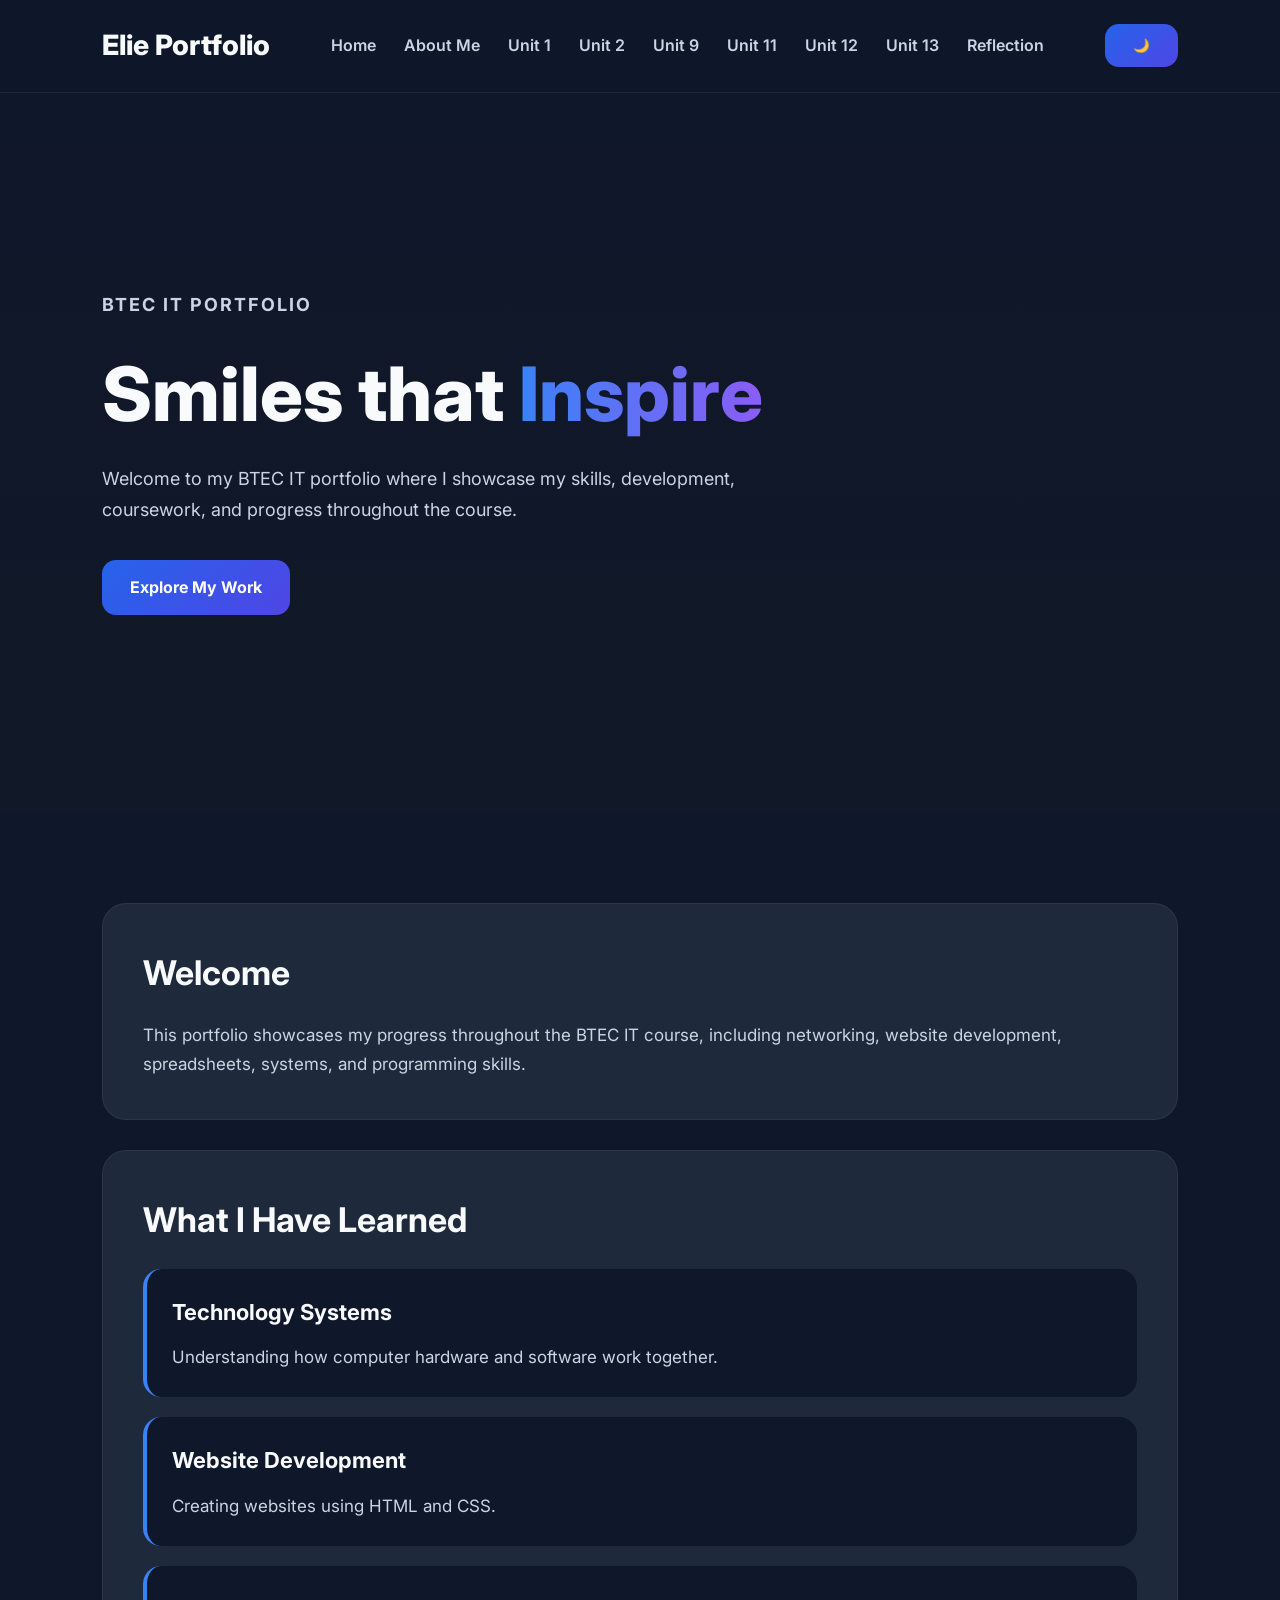
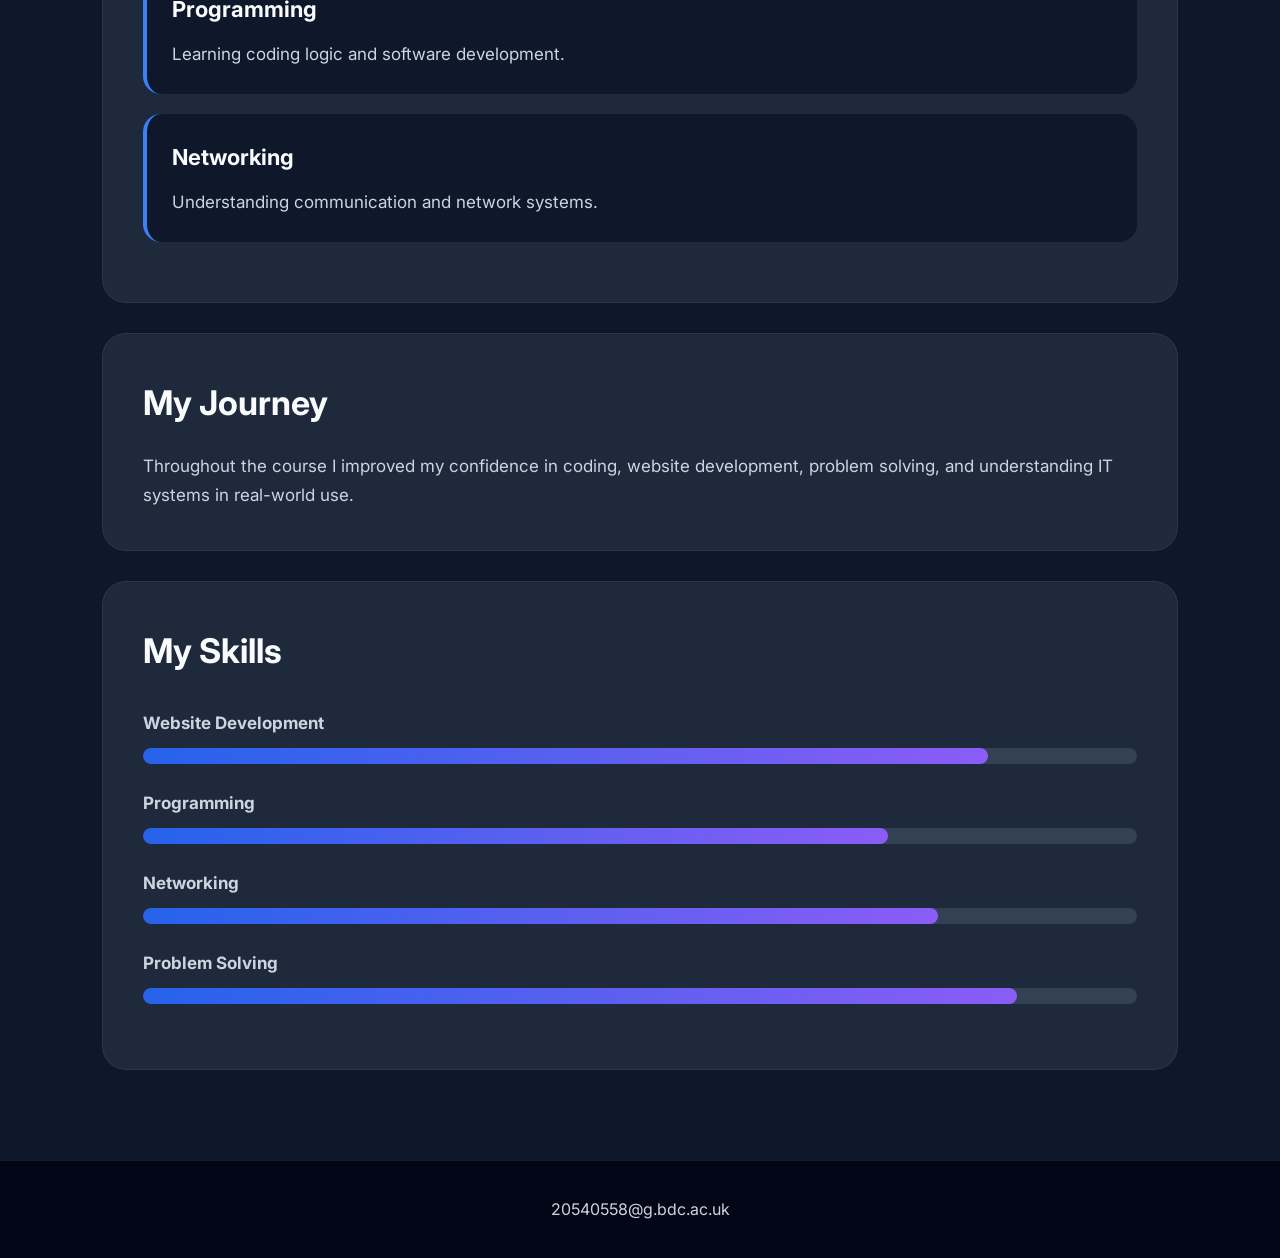
==== index.html @ f144af5b "Rename Dhomepage to index.html" ====
<!DOCTYPE html>
<html lang="en">

<head>
<meta charset="UTF-8">
<meta name="viewport" content="width=device-width, initial-scale=1.0">

<title>Elie Portfolio</title>

<link rel="preconnect" href="https://fonts.googleapis.com">
<link href="https://fonts.googleapis.com/css2?family=Inter:wght@400;500;600;700;800&display=swap" rel="stylesheet">

<link rel="stylesheet" href="style2.css">
</head>

<body>

<header>

<h1>Elie Portfolio</h1>

<nav>
  <a href="Dhomepage.html">Home</a>
  <a href="about_me.html">About Me</a>
  <a href="unit1.html">Unit 1</a>
  <a href="unit2.html">Unit 2</a>
  <a href="unit9.html">Unit 9</a>
  <a href="unit11.html">Unit 11</a>
  <a href="unit12.html">Unit 12</a>
  <a href="unit13.html">Unit 13</a>
  <a href="reflection.html">Reflection</a>
</nav>

<button onclick="toggleDarkMode()" class="btn">
🌙
</button>

</header>

<section class="hero">

<div class="hero-text">

<p class="small-title">
BTEC IT PORTFOLIO
</p>

<h2>
Smiles that <span>Inspire</span>
</h2>

<p>
Welcome to my BTEC IT portfolio where I showcase
my skills, development, coursework, and progress
throughout the course.
</p>

<a href="unit1.html" class="btn">
Explore My Work
</a>

</div>

</section>

<section class="content">

<div class="section">

<h3>Welcome</h3>

<p>
This portfolio showcases my progress throughout
the BTEC IT course, including networking,
website development, spreadsheets, systems,
and programming skills.
</p>

</div>

<div class="section">

<h3>What I Have Learned</h3>

<div class="distinction-list">

<div class="distinction-item">
<h4>Technology Systems</h4>
<p>
Understanding how computer hardware and software work together.
</p>
</div>

<div class="distinction-item">
<h4>Website Development</h4>
<p>
Creating websites using HTML and CSS.
</p>
</div>

<div class="distinction-item">
<h4>Programming</h4>
<p>
Learning coding logic and software development.
</p>
</div>

<div class="distinction-item">
<h4>Networking</h4>
<p>
Understanding communication and network systems.
</p>
</div>

</div>
</div>

<div class="section">

<h3>My Journey</h3>

<p>
Throughout the course I improved my confidence
in coding, website development, problem solving,
and understanding IT systems in real-world use.
</p>

</div>

<div class="section">

<h3>My Skills</h3>

<div class="skills">

<div class="skill">
<p>Website Development</p>
<div class="skill-bar">
<div class="skill-fill" style="width:85%;"></div>
</div>
</div>

<div class="skill">
<p>Programming</p>
<div class="skill-bar">
<div class="skill-fill" style="width:75%;"></div>
</div>
</div>

<div class="skill">
<p>Networking</p>
<div class="skill-bar">
<div class="skill-fill" style="width:80%;"></div>
</div>
</div>

<div class="skill">
<p>Problem Solving</p>
<div class="skill-bar">
<div class="skill-fill" style="width:88%;"></div>
</div>
</div>

</div>

</div>

</section>

<footer>
<p>20540558@g.bdc.ac.uk</p>
</footer>

<script>
function toggleDarkMode(){
document.body.classList.toggle("dark-mode");
}
</script>

</body>
</html>
---- style2.css ----
/* =========================
   GLOBAL
========================= */

*{
  margin:0;
  padding:0;
  box-sizing:border-box;
}

body{
  font-family:'Inter',sans-serif;
  background:#0f172a;
  color:#f8fafc;
  line-height:1.7;
}

/* =========================
   NAVBAR
========================= */

header{
  width:100%;
  padding:22px 8%;

  display:flex;
  justify-content:space-between;
  align-items:center;

  background:rgba(15,23,42,0.95);

  position:sticky;
  top:0;
  z-index:999;

  border-bottom:1px solid rgba(255,255,255,0.08);

  backdrop-filter:blur(12px);
}

header h1{
  font-size:28px;
  font-weight:800;
}

/* =========================
   NAVIGATION
========================= */

nav{
  display:flex;
  gap:28px;
}

nav a{
  text-decoration:none;
  color:#cbd5e1;
  font-weight:600;
  position:relative;
  transition:.3s;
}

nav a:hover{
  color:#60a5fa;
}

nav a::after{
  content:"";
  position:absolute;
  left:0;
  bottom:-6px;

  width:0%;
  height:2px;

  background:#3b82f6;
  transition:.3s;
}

nav a:hover::after{
  width:100%;
}

/* =========================
   BUTTONS
========================= */

.btn{
  display:inline-block;

  background:linear-gradient(
    135deg,
    #2563eb,
    #4f46e5
  );

  color:white;
  padding:14px 28px;

  border:none;
  border-radius:14px;

  text-decoration:none;
  font-weight:700;

  cursor:pointer;
  transition:.3s;
}

.btn:hover{
  transform:translateY(-4px);
  box-shadow:0 10px 25px rgba(37,99,235,0.4);
}

/* =========================
   HERO
========================= */

.hero{
  min-height:80vh;

  display:flex;
  align-items:center;
  justify-content:center;

  gap:70px;

  padding:100px 8%;

  background:
  linear-gradient(
    180deg,
    #0f172a,
    #111827
  );
}

.hero-text{
  flex:1;
}

.small-title{
  color:#60a5fa;
  font-size:14px;
  font-weight:700;
  letter-spacing:2px;

  margin-bottom:20px;
}

.hero-text h2{
  font-size:75px;
  line-height:1.05;
  margin-bottom:30px;
  font-weight:800;
}

.hero-text h2 span{
  background:linear-gradient(
    90deg,
    #3b82f6,
    #8b5cf6
  );

  -webkit-background-clip:text;
  -webkit-text-fill-color:transparent;
}

.hero-text p{
  color:#cbd5e1;
  font-size:18px;
  margin-bottom:35px;
  max-width:700px;
}

.hero-image{
  flex:1;
}

.hero-image img{
  width:100%;
  border-radius:25px;

  box-shadow:
  0 20px 50px rgba(0,0,0,0.45);
}

/* =========================
   CONTENT
========================= */

.content{
  padding:90px 8%;

  display:grid;
  gap:30px;
}

.section{
  background:#1e293b;

  padding:40px;

  border-radius:24px;

  border:1px solid rgba(255,255,255,0.06);

  transition:.3s;
}

.section:hover{
  transform:translateY(-6px);
  box-shadow:
  0 10px 40px rgba(0,0,0,0.3);
}

.section h3{
  font-size:34px;
  margin-bottom:20px;
}

.section p{
  color:#cbd5e1;
  font-size:17px;
}

/* =========================
   DISTINCTION LIST
========================= */

.distinction-list{
  margin-top:20px;
}

.distinction-item{
  background:#0f172a;

  border-left:4px solid #3b82f6;

  padding:25px;
  margin-bottom:20px;

  border-radius:18px;
}

.distinction-item h4{
  font-size:22px;
  margin-bottom:12px;
}

.distinction-item p{
  color:#cbd5e1;
}

/* =========================
   SKILLS
========================= */

.skills{
  margin-top:30px;
}

.skill{
  margin-bottom:25px;
}

.skill p{
  margin-bottom:10px;
  font-weight:700;
}

.skill-bar{
  width:100%;
  height:16px;

  background:#334155;

  border-radius:999px;
  overflow:hidden;
}

.skill-fill{
  height:100%;

  border-radius:999px;

  background:linear-gradient(
    90deg,
    #2563eb,
    #8b5cf6
  );
}

/* =========================
   FOOTER
========================= */

footer{
  background:#020617;

  text-align:center;

  padding:35px;

  color:#cbd5e1;

  border-top:
  1px solid rgba(255,255,255,0.08);
}

/* =========================
   DARK MODE
========================= */

body.dark-mode{
  background:#f5f5f5;
  color:#111827;
}

body.dark-mode header{
  background:white;
}

body.dark-mode nav a{
  color:#111827;
}

body.dark-mode .hero{
  background:#f8fafc;
}

body.dark-mode .section{
  background:white;
}

body.dark-mode .section p,
body.dark-mode .distinction-item p,
body.dark-mode .hero-text p{
  color:#374151;
}

body.dark-mode .distinction-item{
  background:#f1f5f9;
}

body.dark-mode footer{
  background:#e2e8f0;
  color:#111827;
}

/* =========================
   MOBILE
========================= */

@media(max-width:900px){

  header{
    flex-direction:column;
    gap:20px;
  }

  nav{
    flex-wrap:wrap;
    justify-content:center;
  }

  .hero{
    flex-direction:column;
    text-align:center;
  }

  .hero-text h2{
    font-size:50px;
  }
}
.about-image{
  margin-top:20px;
}

.about-image img{
  width:180px;   /* small image */
  height:auto;
  border-radius:12px;
  box-shadow:0 4px 15px rgba(0,0,0,0.15);
}
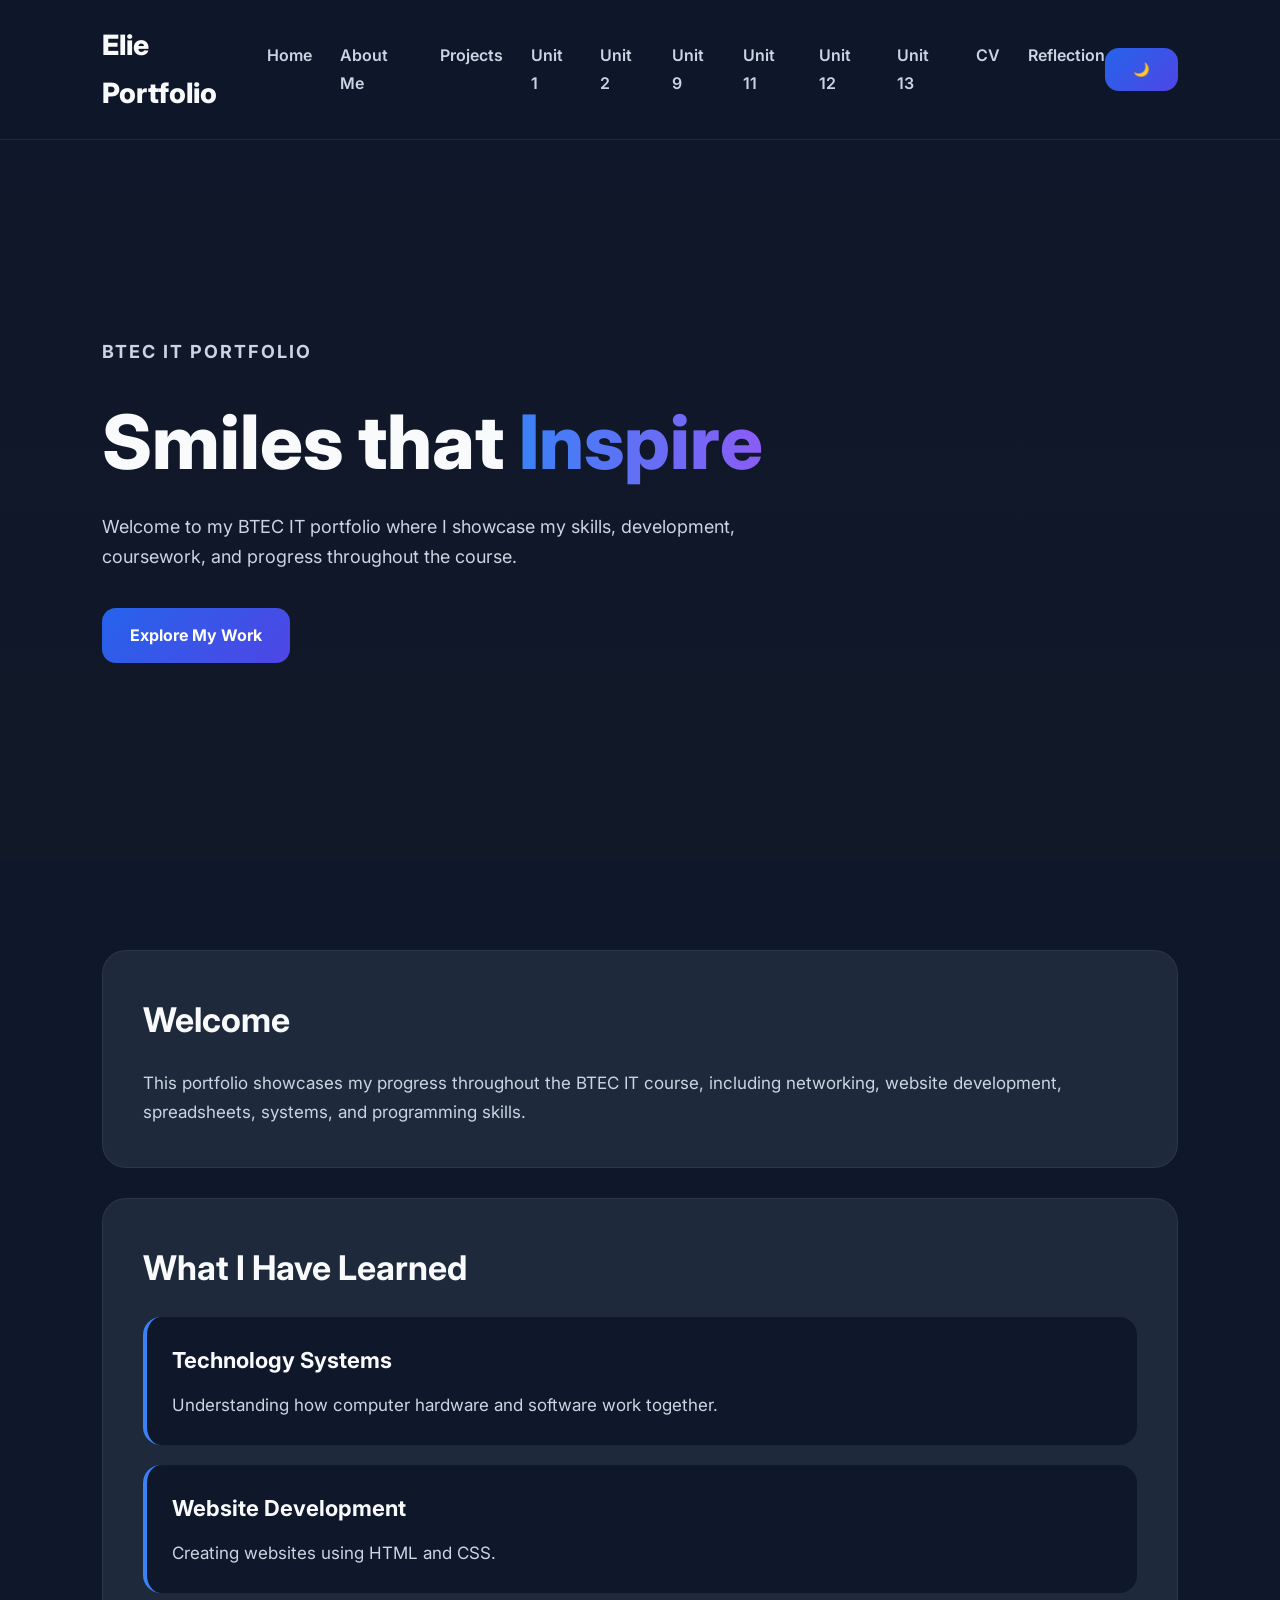
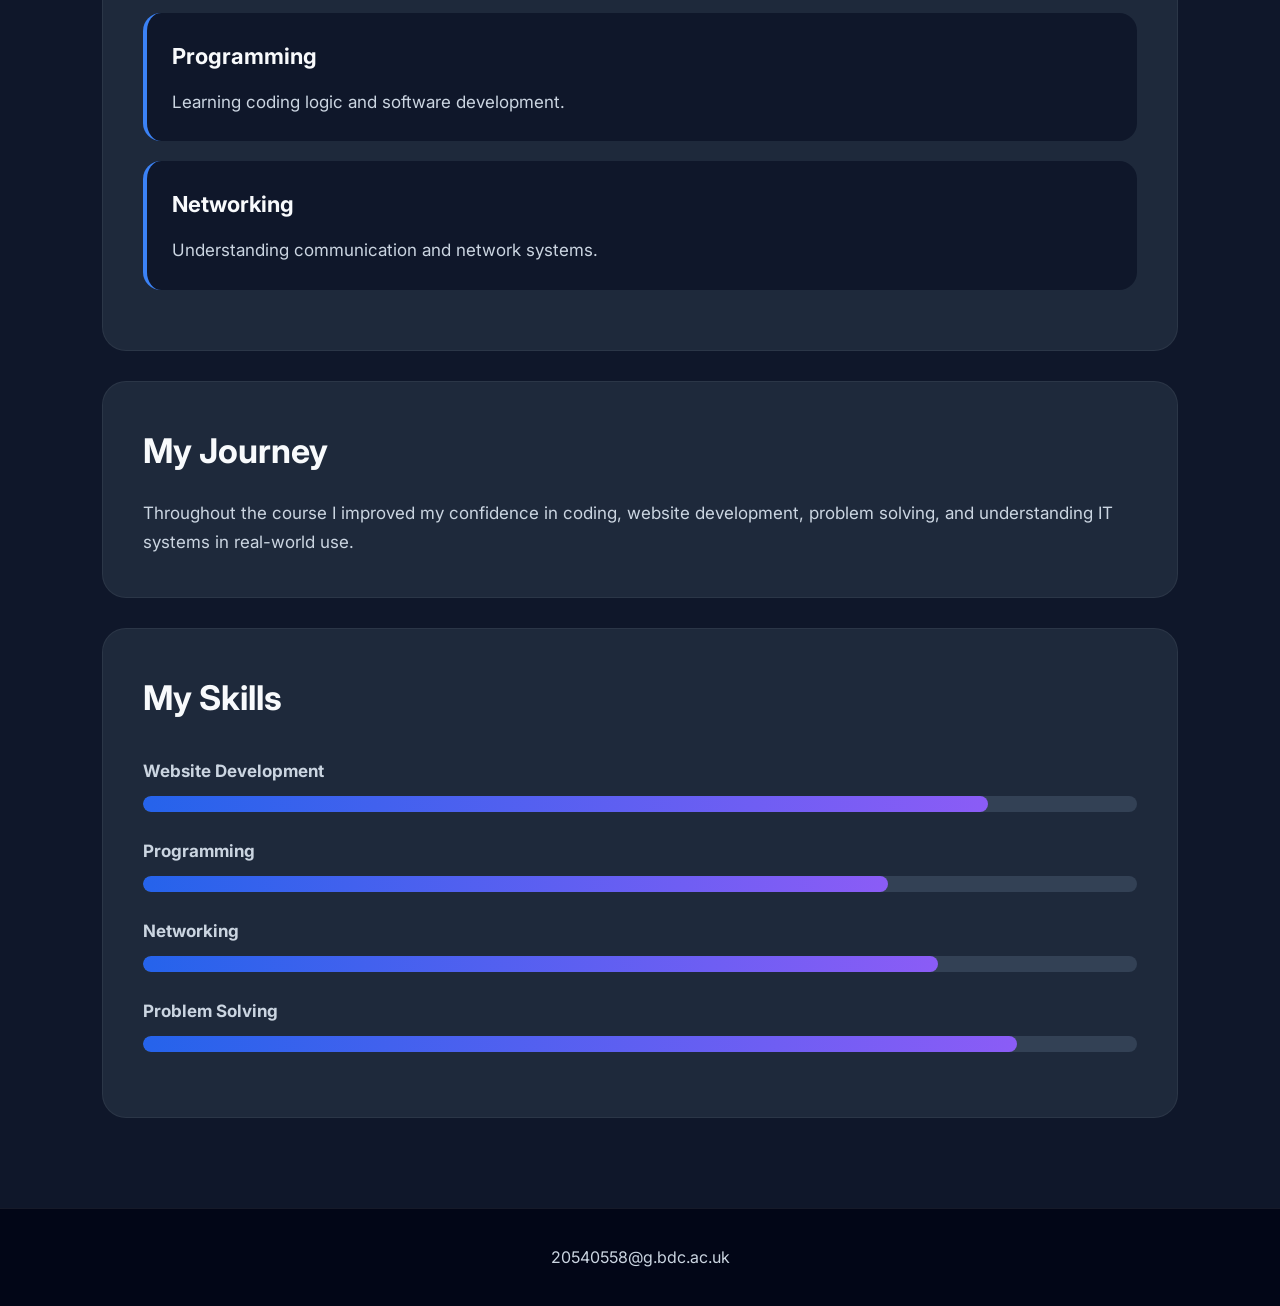
==== commit 75e854a7: "Update index.html" ====
--- a/index.html
+++ b/index.html
@@ -20,17 +20,22 @@
 <h1>Elie Portfolio</h1>
 
 <nav>
-  <a href="Dhomepage.html">Home</a>
+  <a href="index.html">Home</a>
   <a href="about_me.html">About Me</a>
+
+  <a href="projects.html">Projects</a>
+
   <a href="unit1.html">Unit 1</a>
   <a href="unit2.html">Unit 2</a>
   <a href="unit9.html">Unit 9</a>
   <a href="unit11.html">Unit 11</a>
   <a href="unit12.html">Unit 12</a>
   <a href="unit13.html">Unit 13</a>
+
+  <a href="cv.html">CV</a>
+
   <a href="reflection.html">Reflection</a>
 </nav>
-
 <button onclick="toggleDarkMode()" class="btn">
 🌙
 </button>
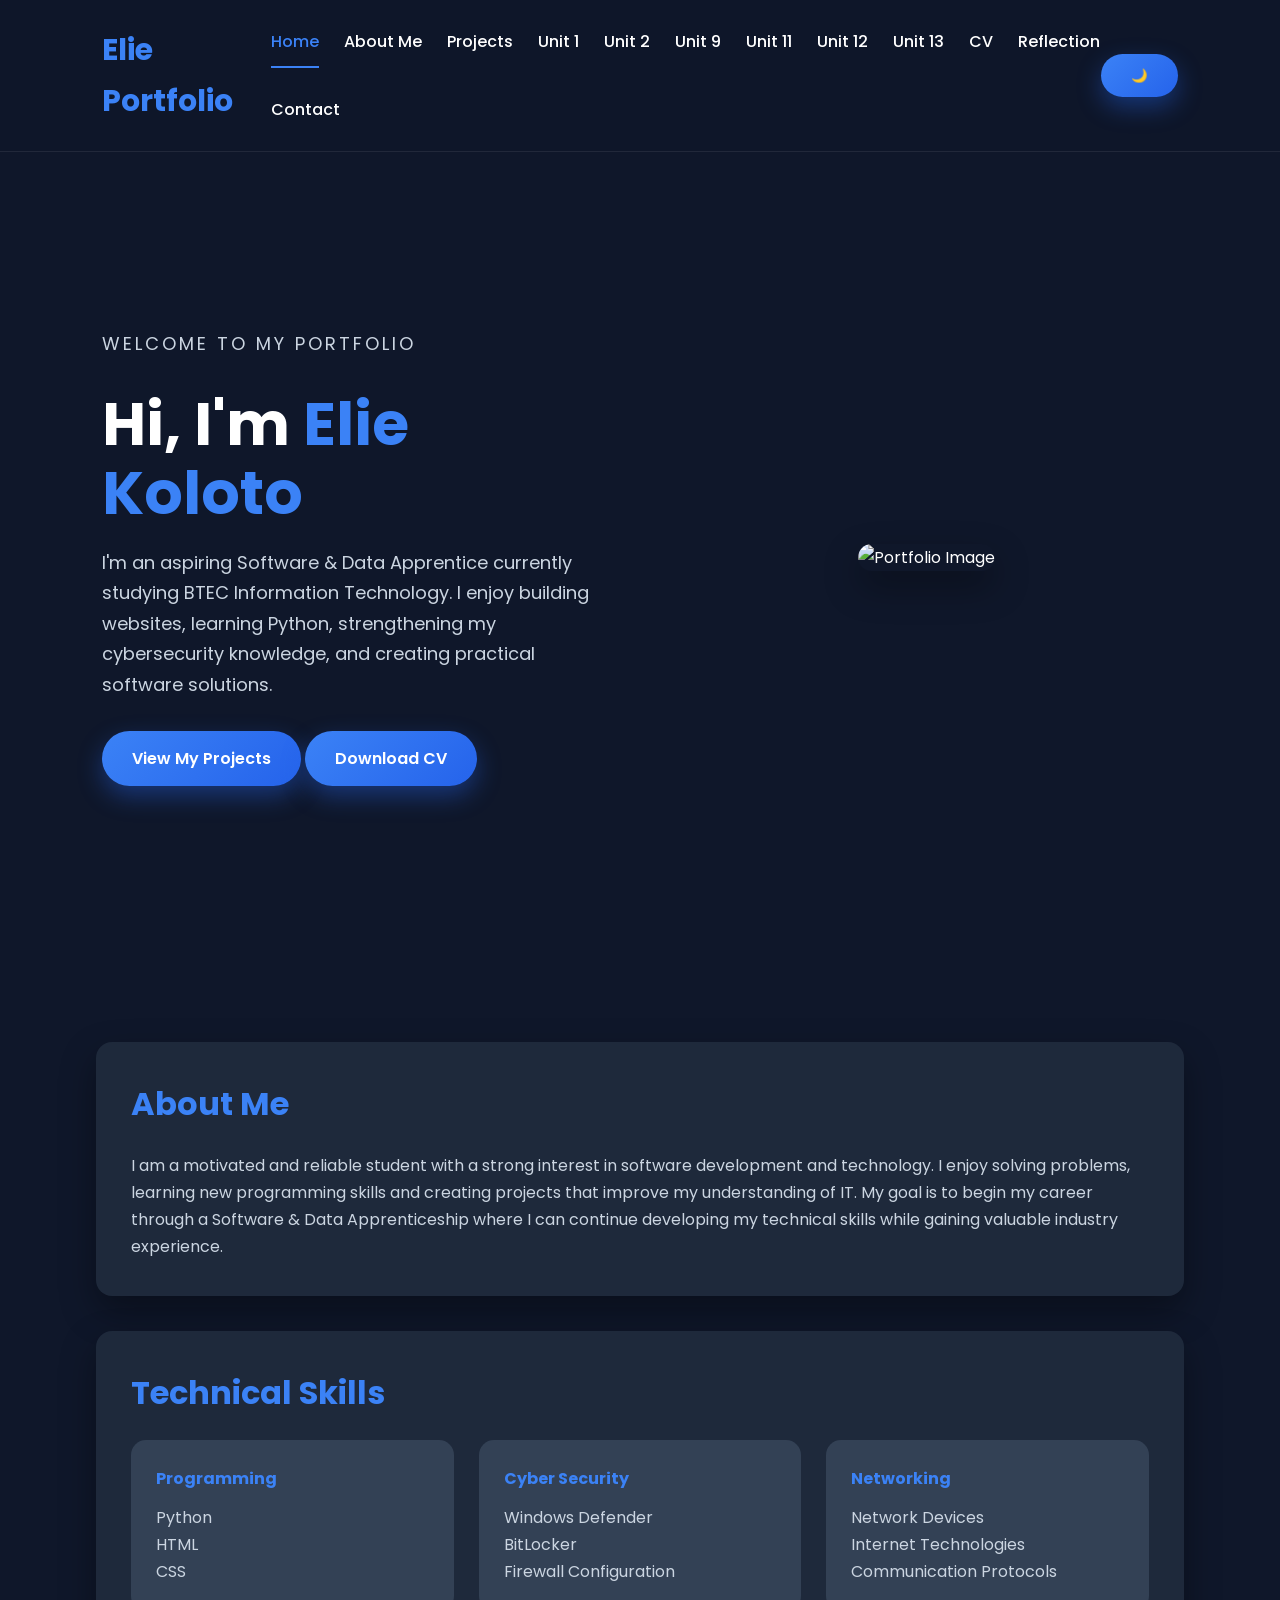
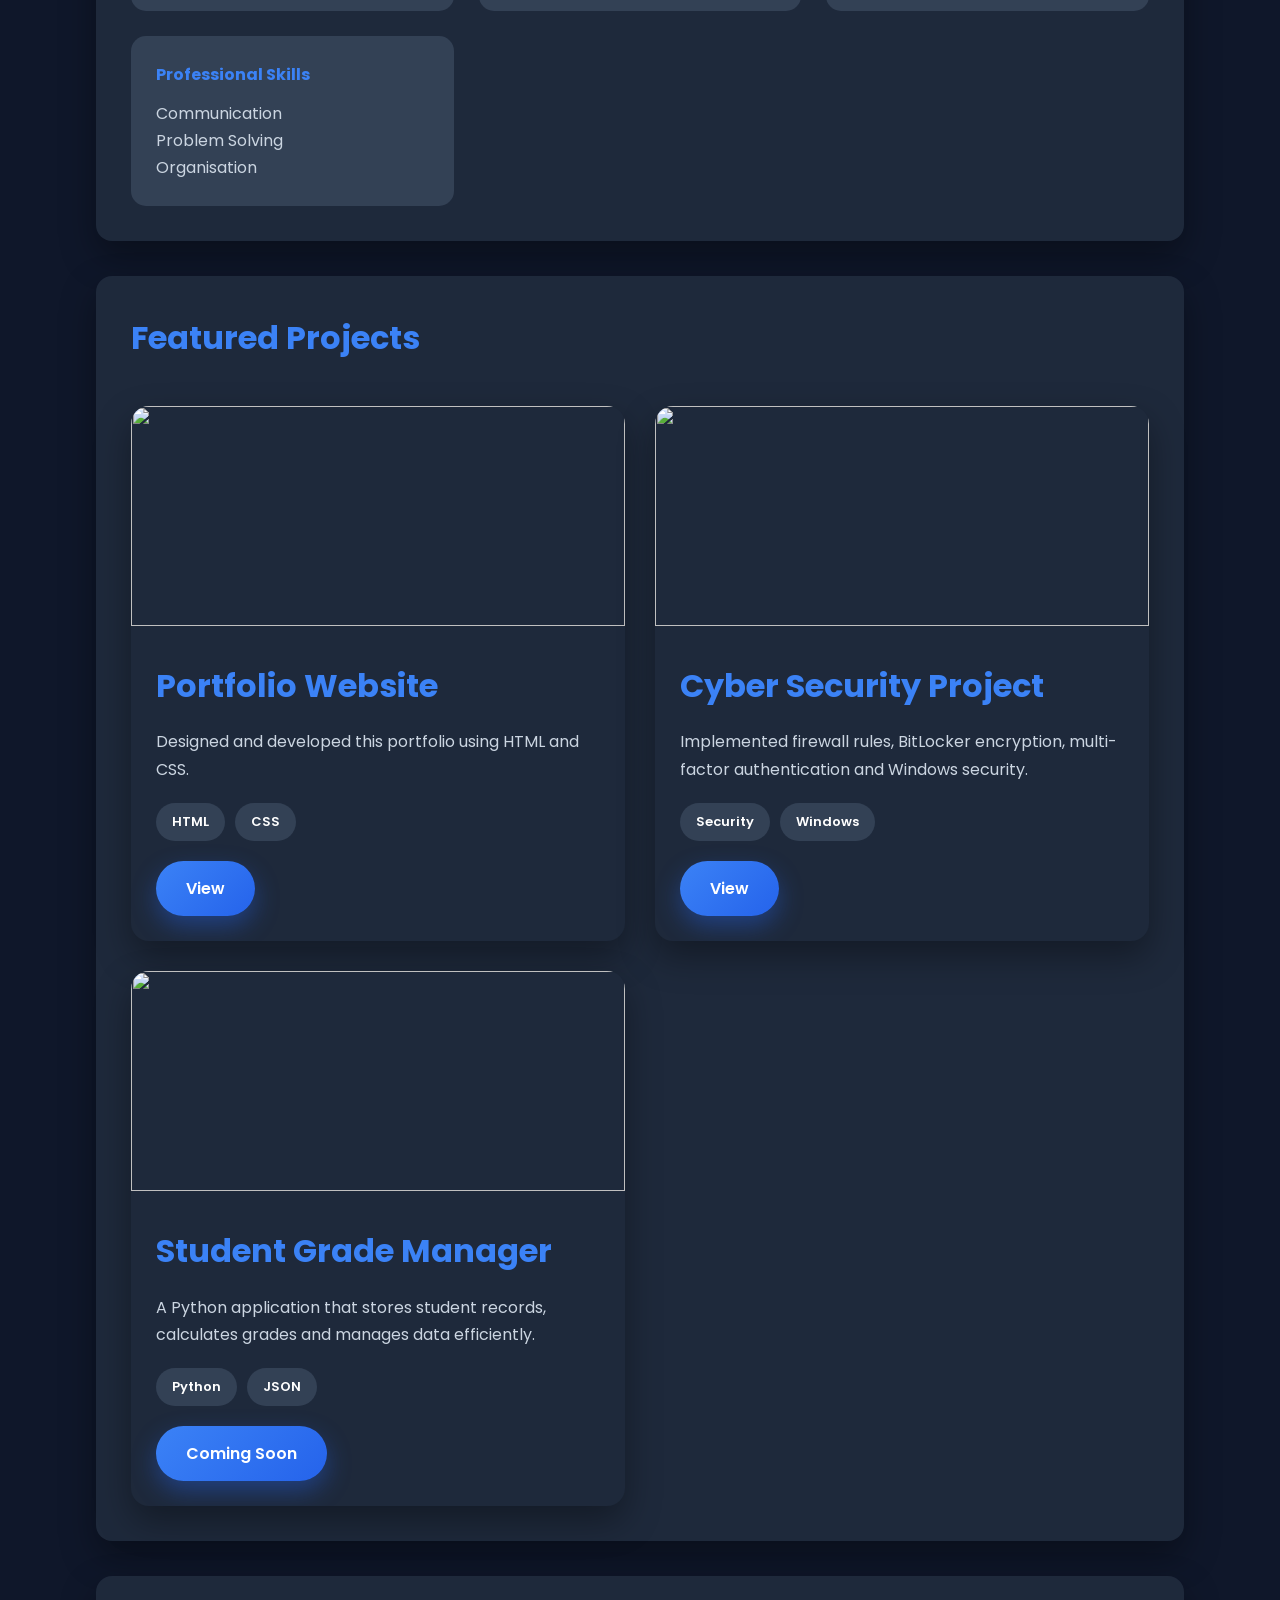
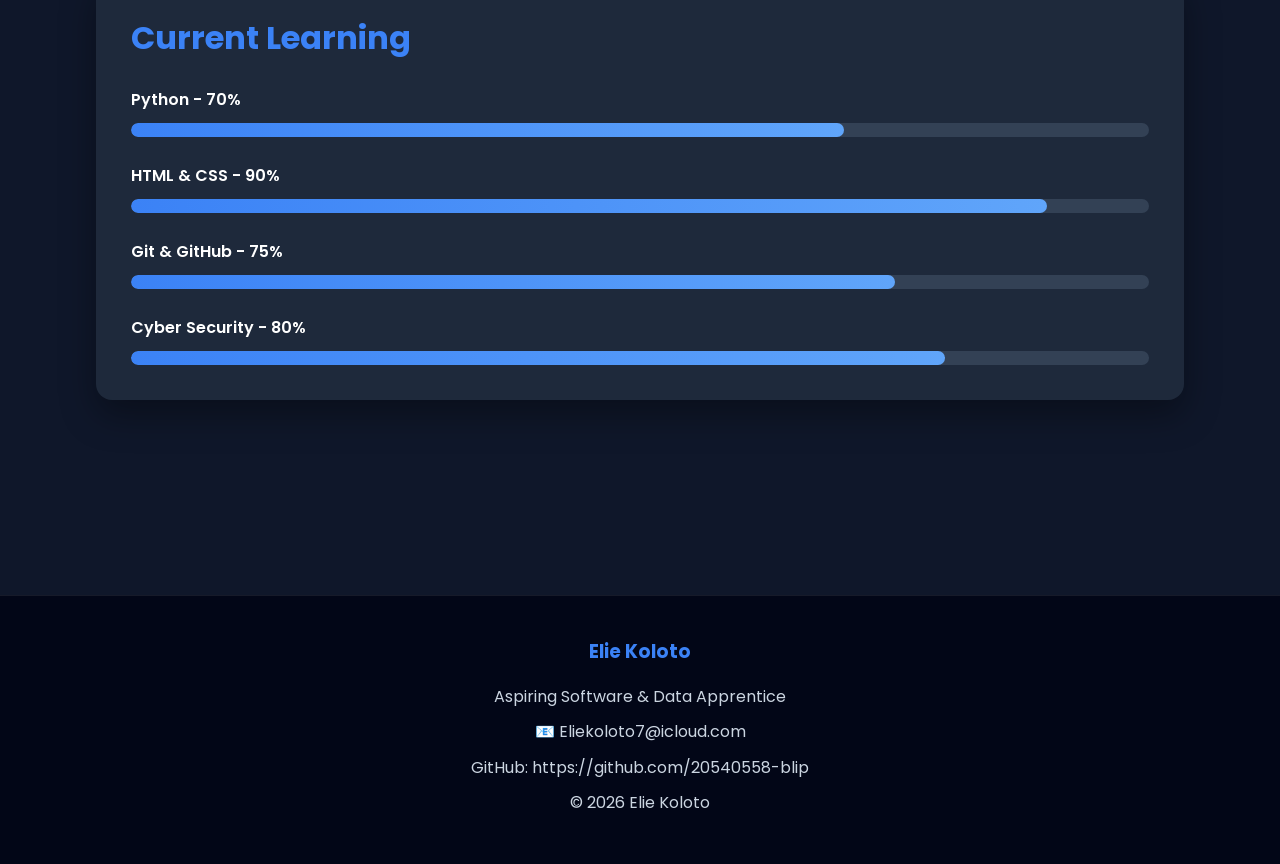
==== commit 3fbdfc2d: "Update index.html" ====
--- a/index.html
+++ b/index.html
@@ -2,15 +2,14 @@
 <html lang="en">
 
 <head>
+
 <meta charset="UTF-8">
 <meta name="viewport" content="width=device-width, initial-scale=1.0">
 
-<title>Elie Portfolio</title>
-
-<link rel="preconnect" href="https://fonts.googleapis.com">
-<link href="https://fonts.googleapis.com/css2?family=Inter:wght@400;500;600;700;800&display=swap" rel="stylesheet">
-
-<link rel="stylesheet" href="style2.css">
+<title>Elie Koloto | Software Portfolio</title>
+
+<link rel="stylesheet" href="style.css">
+
 </head>
 
 <body>
@@ -20,150 +19,378 @@
 <h1>Elie Portfolio</h1>
 
 <nav>
-  <a href="index.html">Home</a>
-  <a href="about_me.html">About Me</a>
-
-  <a href="projects.html">Projects</a>
-
-  <a href="unit1.html">Unit 1</a>
-  <a href="unit2.html">Unit 2</a>
-  <a href="unit9.html">Unit 9</a>
-  <a href="unit11.html">Unit 11</a>
-  <a href="unit12.html">Unit 12</a>
-  <a href="unit13.html">Unit 13</a>
-
-  <a href="cv.html">CV</a>
-
-  <a href="reflection.html">Reflection</a>
+
+<a href="index.html" class="active">Home</a>
+<a href="about_me.html">About Me</a>
+<a href="projects.html">Projects</a>
+
+<a href="unit1.html">Unit 1</a>
+<a href="unit2.html">Unit 2</a>
+<a href="unit9.html">Unit 9</a>
+<a href="unit11.html">Unit 11</a>
+<a href="unit12.html">Unit 12</a>
+<a href="unit13.html">Unit 13</a>
+
+<a href="cv.html">CV</a>
+
+<a href="reflection.html">Reflection</a>
+
+<a href="contact.html">Contact</a>
+
 </nav>
+
 <button onclick="toggleDarkMode()" class="btn">
 🌙
 </button>
 
 </header>
 
-<section class="hero">
+<!-- HERO -->
+
+<section class="hero fade">
 
 <div class="hero-text">
 
 <p class="small-title">
-BTEC IT PORTFOLIO
+
+WELCOME TO MY PORTFOLIO
+
 </p>
 
 <h2>
-Smiles that <span>Inspire</span>
+
+Hi, I'm
+
+<span>Elie Koloto</span>
+
 </h2>
 
 <p>
-Welcome to my BTEC IT portfolio where I showcase
-my skills, development, coursework, and progress
-throughout the course.
-</p>
-
-<a href="unit1.html" class="btn">
-Explore My Work
+
+I'm an aspiring Software & Data Apprentice currently studying
+BTEC Information Technology. I enjoy building websites,
+learning Python, strengthening my cybersecurity knowledge,
+and creating practical software solutions.
+
+</p>
+
+<a href="projects.html" class="btn">
+
+View My Projects
+
 </a>
 
+<a href="cv.html" class="btn">
+
+Download CV
+
+</a>
+
+</div>
+
+<div class="hero-image">
+
+<img src="images/profile.png" alt="Portfolio Image">
+
 </div>
 
 </section>
 
+<!-- ABOUT -->
+
 <section class="content">
 
 <div class="section">
 
-<h3>Welcome</h3>
-
-<p>
-This portfolio showcases my progress throughout
-the BTEC IT course, including networking,
-website development, spreadsheets, systems,
-and programming skills.
-</p>
-
-</div>
+<h3>About Me</h3>
+
+<p>
+
+I am a motivated and reliable student with a strong interest
+in software development and technology. I enjoy solving
+problems, learning new programming skills and creating
+projects that improve my understanding of IT.
+
+My goal is to begin my career through a Software & Data
+Apprenticeship where I can continue developing my technical
+skills while gaining valuable industry experience.
+
+</p>
+
+</div>
+
+<!-- SKILLS -->
 
 <div class="section">
 
-<h3>What I Have Learned</h3>
+<h3>Technical Skills</h3>
 
 <div class="distinction-list">
 
 <div class="distinction-item">
-<h4>Technology Systems</h4>
-<p>
-Understanding how computer hardware and software work together.
-</p>
+
+<h4>Programming</h4>
+
+<p>
+
+Python
+
+<br>
+
+HTML
+
+<br>
+
+CSS
+
+</p>
+
 </div>
 
 <div class="distinction-item">
-<h4>Website Development</h4>
-<p>
-Creating websites using HTML and CSS.
-</p>
+
+<h4>Cyber Security</h4>
+
+<p>
+
+Windows Defender
+
+<br>
+
+BitLocker
+
+<br>
+
+Firewall Configuration
+
+</p>
+
 </div>
 
 <div class="distinction-item">
-<h4>Programming</h4>
-<p>
-Learning coding logic and software development.
-</p>
+
+<h4>Networking</h4>
+
+<p>
+
+Network Devices
+
+<br>
+
+Internet Technologies
+
+<br>
+
+Communication Protocols
+
+</p>
+
 </div>
 
 <div class="distinction-item">
-<h4>Networking</h4>
-<p>
-Understanding communication and network systems.
-</p>
-</div>
-
-</div>
-</div>
+
+<h4>Professional Skills</h4>
+
+<p>
+
+Communication
+
+<br>
+
+Problem Solving
+
+<br>
+
+Organisation
+
+</p>
+
+</div>
+
+</div>
+
+</div>
+
+<!-- FEATURED PROJECTS -->
 
 <div class="section">
 
-<h3>My Journey</h3>
-
-<p>
-Throughout the course I improved my confidence
-in coding, website development, problem solving,
-and understanding IT systems in real-world use.
-</p>
-
-</div>
+<h3>Featured Projects</h3>
+
+<div class="projects">
+
+<div class="project-card">
+
+<img src="images/portfolio.png">
+
+<div class="project-content">
+
+<h3>Portfolio Website</h3>
+
+<p>
+
+Designed and developed this portfolio using HTML and CSS.
+
+</p>
+
+<div class="tags">
+
+<span class="tag">HTML</span>
+
+<span class="tag">CSS</span>
+
+</div>
+
+<a href="projects.html" class="btn">
+
+View
+
+</a>
+
+</div>
+
+</div>
+
+<div class="project-card">
+
+<img src="images/security.png">
+
+<div class="project-content">
+
+<h3>Cyber Security Project</h3>
+
+<p>
+
+Implemented firewall rules, BitLocker encryption,
+multi-factor authentication and Windows security.
+
+</p>
+
+<div class="tags">
+
+<span class="tag">Security</span>
+
+<span class="tag">Windows</span>
+
+</div>
+
+<a href="unit12.html" class="btn">
+
+View
+
+</a>
+
+</div>
+
+</div>
+
+<div class="project-card">
+
+<img src="images/python.png">
+
+<div class="project-content">
+
+<h3>Student Grade Manager</h3>
+
+<p>
+
+A Python application that stores student records,
+calculates grades and manages data efficiently.
+
+</p>
+
+<div class="tags">
+
+<span class="tag">Python</span>
+
+<span class="tag">JSON</span>
+
+</div>
+
+<a href="projects.html" class="btn">
+
+Coming Soon
+
+</a>
+
+</div>
+
+</div>
+
+</div>
+
+</div>
+
+<!-- CURRENT LEARNING -->
 
 <div class="section">
 
-<h3>My Skills</h3>
+<h3>Current Learning</h3>
 
 <div class="skills">
 
 <div class="skill">
-<p>Website Development</p>
+
+<p>Python - 70%</p>
+
 <div class="skill-bar">
-<div class="skill-fill" style="width:85%;"></div>
-</div>
+
+<div class="skill-fill"
+
+style="width:70%;">
+
+</div>
+
+</div>
+
 </div>
 
 <div class="skill">
-<p>Programming</p>
+
+<p>HTML & CSS - 90%</p>
+
 <div class="skill-bar">
-<div class="skill-fill" style="width:75%;"></div>
-</div>
+
+<div class="skill-fill"
+
+style="width:90%;">
+
+</div>
+
+</div>
+
 </div>
 
 <div class="skill">
-<p>Networking</p>
+
+<p>Git & GitHub - 75%</p>
+
 <div class="skill-bar">
-<div class="skill-fill" style="width:80%;"></div>
-</div>
+
+<div class="skill-fill"
+
+style="width:75%;">
+
+</div>
+
+</div>
+
 </div>
 
 <div class="skill">
-<p>Problem Solving</p>
+
+<p>Cyber Security - 80%</p>
+
 <div class="skill-bar">
-<div class="skill-fill" style="width:88%;"></div>
-</div>
+
+<div class="skill-fill"
+
+style="width:80%;">
+
+</div>
+
+</div>
+
 </div>
 
 </div>
@@ -173,14 +400,46 @@
 </section>
 
 <footer>
-<p>20540558@g.bdc.ac.uk</p>
+
+<h3>Elie Koloto</h3>
+
+<p>
+
+Aspiring Software & Data Apprentice
+
+</p>
+
+<p>
+
+📧 Eliekoloto7@icloud.com
+
+</p>
+
+<p>
+
+GitHub:
+https://github.com/20540558-blip
+
+</p>
+
+<p>
+
+© 2026 Elie Koloto
+
+</p>
+
 </footer>
 
 <script>
+
 function toggleDarkMode(){
+
 document.body.classList.toggle("dark-mode");
+
 }
+
 </script>
 
 </body>
+
 </html>
--- a/style.css
+++ b/style.css
@@ -0,0 +1,1425 @@
+/* =========================================
+   ELIE KOLOTO PORTFOLIO
+   STYLE.CSS
+   PART 1
+========================================= */
+
+/* Google Font */
+@import url('https://fonts.googleapis.com/css2?family=Poppins:wght@300;400;500;600;700;800&display=swap');
+
+/* ==========================
+   RESET
+========================== */
+
+*{
+    margin:0;
+    padding:0;
+    box-sizing:border-box;
+}
+
+html{
+    scroll-behavior:smooth;
+}
+
+body{
+
+    font-family:'Poppins',sans-serif;
+
+    background:#0f172a;
+
+    color:white;
+
+    line-height:1.7;
+
+}
+
+/* ==========================
+   VARIABLES
+========================== */
+
+:root{
+
+    --primary:#3b82f6;
+
+    --secondary:#2563eb;
+
+    --background:#0f172a;
+
+    --card:#1e293b;
+
+    --card2:#334155;
+
+    --text:#ffffff;
+
+    --text2:#cbd5e1;
+
+    --success:#22c55e;
+
+    --radius:16px;
+
+    --shadow:0 15px 35px rgba(0,0,0,.35);
+
+}
+
+/* ==========================
+   LINKS
+========================== */
+
+a{
+
+    text-decoration:none;
+
+    color:white;
+
+    transition:.3s;
+
+}
+
+a:hover{
+
+    color:var(--primary);
+
+}
+
+/* ==========================
+   HEADER
+========================== */
+
+header{
+
+    width:100%;
+
+    display:flex;
+
+    justify-content:space-between;
+
+    align-items:center;
+
+    padding:20px 8%;
+
+    position:sticky;
+
+    top:0;
+
+    z-index:1000;
+
+    background:rgba(15,23,42,.92);
+
+    backdrop-filter:blur(12px);
+
+    border-bottom:1px solid rgba(255,255,255,.08);
+
+}
+
+/* ==========================
+   LOGO
+========================== */
+
+header h1{
+
+    font-size:30px;
+
+    font-weight:700;
+
+    color:var(--primary);
+
+}
+
+/* ==========================
+   NAVIGATION
+========================== */
+
+nav{
+
+    display:flex;
+
+    gap:25px;
+
+    flex-wrap:wrap;
+
+}
+
+nav a{
+
+    font-weight:500;
+
+    padding:8px 0;
+
+    position:relative;
+
+}
+
+nav a::after{
+
+    content:"";
+
+    position:absolute;
+
+    left:0;
+
+    bottom:-5px;
+
+    width:0;
+
+    height:2px;
+
+    background:var(--primary);
+
+    transition:.3s;
+
+}
+
+nav a:hover::after{
+
+    width:100%;
+
+}
+
+/* ==========================
+   BUTTONS
+========================== */
+
+.btn{
+
+    display:inline-block;
+
+    background:linear-gradient(135deg,#3b82f6,#2563eb);
+
+    color:white;
+
+    padding:14px 30px;
+
+    border-radius:40px;
+
+    font-weight:600;
+
+    transition:.35s;
+
+    border:none;
+
+    cursor:pointer;
+
+    box-shadow:0 10px 25px rgba(37,99,235,.4);
+
+}
+
+.btn:hover{
+
+    transform:translateY(-5px);
+
+    box-shadow:0 18px 35px rgba(37,99,235,.6);
+
+}
+
+/* ==========================
+   HERO SECTION
+========================== */
+
+.hero{
+
+    width:100%;
+
+    min-height:90vh;
+
+    display:flex;
+
+    justify-content:space-between;
+
+    align-items:center;
+
+    padding:80px 8%;
+
+    gap:70px;
+
+}
+
+.hero-text{
+
+    flex:1;
+
+}
+
+.small-title{
+
+    color:var(--primary);
+
+    text-transform:uppercase;
+
+    letter-spacing:3px;
+
+    margin-bottom:15px;
+
+    font-size:14px;
+
+}
+
+.hero h2{
+
+    font-size:60px;
+
+    line-height:1.15;
+
+    margin-bottom:20px;
+
+}
+
+.hero h2 span{
+
+    color:var(--primary);
+
+}
+
+.hero p{
+
+    color:var(--text2);
+
+    margin-bottom:30px;
+
+    font-size:18px;
+
+}
+
+.hero-image{
+
+    flex:1;
+
+    text-align:center;
+
+}
+
+.hero-image img{
+
+    width:100%;
+
+    max-width:500px;
+
+    border-radius:20px;
+
+    box-shadow:var(--shadow);
+
+    transition:.4s;
+
+}
+
+.hero-image img:hover{
+
+    transform:scale(1.04);
+
+}
+
+/* ==========================
+   CONTENT
+========================== */
+
+.content{
+
+    width:85%;
+
+    margin:auto;
+
+    padding:80px 0;
+
+}
+
+/* ==========================
+   SECTIONS
+========================== */
+
+.section{
+
+    background:var(--card);
+
+    border-radius:var(--radius);
+
+    padding:35px;
+
+    margin-bottom:35px;
+
+    box-shadow:var(--shadow);
+
+    transition:.35s;
+
+}
+
+.section:hover{
+
+    transform:translateY(-8px);
+
+}
+
+.section h3{
+
+    font-size:32px;
+
+    color:var(--primary);
+
+    margin-bottom:20px;
+
+}
+
+.section p{
+
+    color:var(--text2);
+
+}
+
+/* ==========================
+   GRID
+========================== */
+
+.distinction-list{
+
+    display:grid;
+
+    grid-template-columns:repeat(auto-fit,minmax(260px,1fr));
+
+    gap:25px;
+
+}
+
+.distinction-item{
+
+    background:var(--card2);
+
+    padding:25px;
+
+    border-radius:15px;
+
+    transition:.35s;
+
+}
+
+.distinction-item:hover{
+
+    transform:translateY(-10px);
+
+    background:#3b82f6;
+
+}
+
+.distinction-item:hover p,
+.distinction-item:hover h4{
+
+    color:white;
+
+}
+
+.distinction-item h4{
+
+    margin-bottom:12px;
+
+    color:var(--primary);
+
+}
+
+.distinction-item p{
+
+    color:var(--text2);
+
+}
+/* =========================================
+   PART 2
+   SKILLS • PROJECTS • CV • CONTACT
+========================================= */
+
+/* ==========================
+   SKILL BARS
+========================== */
+
+.skills{
+
+    display:flex;
+
+    flex-direction:column;
+
+    gap:25px;
+
+}
+
+.skill{
+
+    width:100%;
+
+}
+
+.skill p{
+
+    margin-bottom:10px;
+
+    font-weight:600;
+
+    color:white;
+
+}
+
+.skill-bar{
+
+    width:100%;
+
+    height:14px;
+
+    background:#334155;
+
+    border-radius:20px;
+
+    overflow:hidden;
+
+}
+
+.skill-fill{
+
+    height:100%;
+
+    background:linear-gradient(90deg,#3b82f6,#60a5fa);
+
+    border-radius:20px;
+
+    transition:width 1.5s ease;
+
+}
+
+/* ==========================
+   PROJECT CARDS
+========================== */
+
+.projects{
+
+    display:grid;
+
+    grid-template-columns:repeat(auto-fit,minmax(320px,1fr));
+
+    gap:30px;
+
+    margin-top:40px;
+
+}
+
+.project-card{
+
+    background:var(--card);
+
+    border-radius:18px;
+
+    overflow:hidden;
+
+    transition:.35s;
+
+    box-shadow:var(--shadow);
+
+}
+
+.project-card:hover{
+
+    transform:translateY(-12px);
+
+}
+
+.project-card img{
+
+    width:100%;
+
+    height:220px;
+
+    object-fit:cover;
+
+}
+
+.project-content{
+
+    padding:25px;
+
+}
+
+.project-content h3{
+
+    color:var(--primary);
+
+    margin-bottom:15px;
+
+}
+
+.project-content p{
+
+    color:var(--text2);
+
+    margin-bottom:20px;
+
+}
+
+/* ==========================
+   TAGS
+========================== */
+
+.tags{
+
+    display:flex;
+
+    flex-wrap:wrap;
+
+    gap:10px;
+
+    margin-bottom:20px;
+
+}
+
+.tag{
+
+    background:#334155;
+
+    padding:8px 16px;
+
+    border-radius:30px;
+
+    font-size:13px;
+
+    font-weight:600;
+
+}
+
+.tag:hover{
+
+    background:var(--primary);
+
+}
+
+/* ==========================
+   FEATURE BOXES
+========================== */
+
+.feature-grid{
+
+    display:grid;
+
+    grid-template-columns:repeat(auto-fit,minmax(250px,1fr));
+
+    gap:25px;
+
+}
+
+.feature{
+
+    background:var(--card2);
+
+    padding:30px;
+
+    border-radius:16px;
+
+    transition:.35s;
+
+    text-align:center;
+
+}
+
+.feature:hover{
+
+    transform:translateY(-10px);
+
+    background:var(--primary);
+
+}
+
+.feature h3{
+
+    margin:20px 0;
+
+}
+
+.feature p{
+
+    color:var(--text2);
+
+}
+
+.feature:hover p{
+
+    color:white;
+
+}
+
+/* ==========================
+   DOWNLOAD BUTTON
+========================== */
+
+.download{
+
+    display:inline-flex;
+
+    align-items:center;
+
+    gap:10px;
+
+    margin-top:20px;
+
+}
+
+/* ==========================
+   CV SECTION
+========================== */
+
+.cv-box{
+
+    background:var(--card);
+
+    padding:40px;
+
+    border-radius:18px;
+
+    text-align:center;
+
+    box-shadow:var(--shadow);
+
+}
+
+.cv-box h2{
+
+    margin-bottom:20px;
+
+    color:var(--primary);
+
+}
+
+.cv-box p{
+
+    color:var(--text2);
+
+    margin-bottom:30px;
+
+}
+
+/* ==========================
+   TIMELINE
+========================== */
+
+.timeline{
+
+    border-left:4px solid var(--primary);
+
+    padding-left:30px;
+
+    margin-top:30px;
+
+}
+
+.timeline-item{
+
+    margin-bottom:40px;
+
+    position:relative;
+
+}
+
+.timeline-item::before{
+
+    content:"";
+
+    width:18px;
+
+    height:18px;
+
+    border-radius:50%;
+
+    background:var(--primary);
+
+    position:absolute;
+
+    left:-40px;
+
+    top:5px;
+
+}
+
+.timeline-item h4{
+
+    color:var(--primary);
+
+    margin-bottom:10px;
+
+}
+
+.timeline-item p{
+
+    color:var(--text2);
+
+}
+
+/* ==========================
+   CONTACT
+========================== */
+
+.contact{
+
+    display:grid;
+
+    grid-template-columns:repeat(auto-fit,minmax(320px,1fr));
+
+    gap:40px;
+
+}
+
+.contact-info{
+
+    background:var(--card);
+
+    padding:30px;
+
+    border-radius:18px;
+
+}
+
+.contact-info h3{
+
+    color:var(--primary);
+
+    margin-bottom:20px;
+
+}
+
+.contact-info p{
+
+    margin-bottom:15px;
+
+}
+
+.contact-form{
+
+    background:var(--card);
+
+    padding:30px;
+
+    border-radius:18px;
+
+}
+
+.contact-form input{
+
+    width:100%;
+
+    padding:15px;
+
+    margin-bottom:20px;
+
+    border:none;
+
+    border-radius:10px;
+
+    background:#334155;
+
+    color:white;
+
+}
+
+.contact-form textarea{
+
+    width:100%;
+
+    height:180px;
+
+    resize:none;
+
+    padding:15px;
+
+    border:none;
+
+    border-radius:10px;
+
+    background:#334155;
+
+    color:white;
+
+    margin-bottom:20px;
+
+}
+
+.contact-form input:focus,
+.contact-form textarea:focus{
+
+    outline:2px solid var(--primary);
+
+}
+
+/* ==========================
+   TABLES
+========================== */
+
+table{
+
+    width:100%;
+
+    border-collapse:collapse;
+
+    margin-top:30px;
+
+}
+
+table th{
+
+    background:var(--primary);
+
+    padding:15px;
+
+}
+
+table td{
+
+    background:var(--card2);
+
+    padding:15px;
+
+}
+
+table tr:nth-child(even) td{
+
+    background:#273549;
+
+}
+
+/* ==========================
+   ICON CIRCLES
+========================== */
+
+.icon-circle{
+
+    width:70px;
+
+    height:70px;
+
+    border-radius:50%;
+
+    background:linear-gradient(135deg,#3b82f6,#2563eb);
+
+    display:flex;
+
+    justify-content:center;
+
+    align-items:center;
+
+    font-size:30px;
+
+    margin:auto;
+
+    margin-bottom:20px;
+
+}
+
+/* ==========================
+   IMAGE GALLERY
+========================== */
+
+.gallery{
+
+    display:grid;
+
+    grid-template-columns:repeat(auto-fit,minmax(280px,1fr));
+
+    gap:25px;
+
+}
+
+.gallery img{
+
+    width:100%;
+
+    border-radius:15px;
+
+    transition:.4s;
+
+    cursor:pointer;
+
+}
+
+.gallery img:hover{
+
+    transform:scale(1.05);
+
+}
+
+/* ==========================
+   SECTION TITLES
+========================== */
+
+.section-title{
+
+    text-align:center;
+
+    margin-bottom:60px;
+
+}
+
+.section-title h2{
+
+    font-size:42px;
+
+    color:var(--primary);
+
+}
+
+.section-title p{
+
+    color:var(--text2);
+
+    margin-top:15px;
+
+}
+/* =========================================
+   PART 3
+   RESPONSIVE • FOOTER • ANIMATIONS
+========================================= */
+
+/* ==========================
+   FOOTER
+========================== */
+
+footer{
+
+    background:#020617;
+
+    text-align:center;
+
+    padding:40px 20px;
+
+    margin-top:80px;
+
+    border-top:1px solid rgba(255,255,255,.08);
+
+}
+
+footer h3{
+
+    color:var(--primary);
+
+    margin-bottom:15px;
+
+}
+
+footer p{
+
+    color:var(--text2);
+
+    margin:8px 0;
+
+}
+
+footer a{
+
+    color:var(--primary);
+
+    font-weight:600;
+
+}
+
+footer a:hover{
+
+    color:white;
+
+}
+
+/* ==========================
+   BACK TO TOP BUTTON
+========================== */
+
+.top-btn{
+
+    position:fixed;
+
+    bottom:30px;
+
+    right:30px;
+
+    width:55px;
+
+    height:55px;
+
+    border-radius:50%;
+
+    background:var(--primary);
+
+    display:flex;
+
+    justify-content:center;
+
+    align-items:center;
+
+    color:white;
+
+    font-size:22px;
+
+    box-shadow:var(--shadow);
+
+    transition:.3s;
+
+    z-index:999;
+
+}
+
+.top-btn:hover{
+
+    transform:translateY(-6px);
+
+    background:#2563eb;
+
+}
+
+/* ==========================
+   SCROLLBAR
+========================== */
+
+::-webkit-scrollbar{
+
+    width:10px;
+
+}
+
+::-webkit-scrollbar-track{
+
+    background:#0f172a;
+
+}
+
+::-webkit-scrollbar-thumb{
+
+    background:#3b82f6;
+
+    border-radius:20px;
+
+}
+
+::-webkit-scrollbar-thumb:hover{
+
+    background:#2563eb;
+
+}
+
+/* ==========================
+   FADE ANIMATION
+========================== */
+
+.fade{
+
+    animation:fadeIn 1s ease;
+
+}
+
+@keyframes fadeIn{
+
+    from{
+
+        opacity:0;
+
+        transform:translateY(40px);
+
+    }
+
+    to{
+
+        opacity:1;
+
+        transform:translateY(0);
+
+    }
+
+}
+
+/* ==========================
+   FLOAT ANIMATION
+========================== */
+
+.float{
+
+    animation:float 4s ease-in-out infinite;
+
+}
+
+@keyframes float{
+
+    0%{
+
+        transform:translateY(0px);
+
+    }
+
+    50%{
+
+        transform:translateY(-12px);
+
+    }
+
+    100%{
+
+        transform:translateY(0px);
+
+    }
+
+}
+
+/* ==========================
+   HERO IMAGE GLOW
+========================== */
+
+.hero-image img{
+
+    animation:glow 4s infinite alternate;
+
+}
+
+@keyframes glow{
+
+    from{
+
+        box-shadow:0 0 20px rgba(59,130,246,.3);
+
+    }
+
+    to{
+
+        box-shadow:0 0 50px rgba(59,130,246,.8);
+
+    }
+
+}
+
+/* ==========================
+   ACTIVE NAV LINK
+========================== */
+
+nav a.active{
+
+    color:var(--primary);
+
+}
+
+nav a.active::after{
+
+    width:100%;
+
+}
+
+/* ==========================
+   DARK MODE
+========================== */
+
+.dark-mode{
+
+    background:#020617;
+
+    color:white;
+
+}
+
+.dark-mode .section{
+
+    background:#111827;
+
+}
+
+.dark-mode .distinction-item{
+
+    background:#1f2937;
+
+}
+
+.dark-mode .feature{
+
+    background:#1f2937;
+
+}
+
+.dark-mode .project-card{
+
+    background:#111827;
+
+}
+
+.dark-mode footer{
+
+    background:#000814;
+
+}
+
+/* ==========================
+   MOBILE
+========================== */
+
+@media(max-width:1000px){
+
+header{
+
+    flex-direction:column;
+
+    gap:20px;
+
+}
+
+nav{
+
+    justify-content:center;
+
+}
+
+.hero{
+
+    flex-direction:column;
+
+    text-align:center;
+
+}
+
+.hero h2{
+
+    font-size:42px;
+
+}
+
+.hero-image img{
+
+    max-width:380px;
+
+}
+
+.content{
+
+    width:92%;
+
+}
+
+}
+
+/* ==========================
+   TABLET
+========================== */
+
+@media(max-width:768px){
+
+.hero{
+
+    padding:60px 6%;
+
+}
+
+.section{
+
+    padding:25px;
+
+}
+
+.section h3{
+
+    font-size:26px;
+
+}
+
+.btn{
+
+    padding:12px 24px;
+
+}
+
+header h1{
+
+    font-size:24px;
+
+}
+
+}
+
+/* ==========================
+   PHONE
+========================== */
+
+@media(max-width:500px){
+
+.hero h2{
+
+    font-size:34px;
+
+}
+
+.small-title{
+
+    font-size:12px;
+
+}
+
+.hero p{
+
+    font-size:16px;
+
+}
+
+nav{
+
+    gap:12px;
+
+}
+
+nav a{
+
+    font-size:14px;
+
+}
+
+.project-card img{
+
+    height:180px;
+
+}
+
+.contact{
+
+    grid-template-columns:1fr;
+
+}
+
+.projects{
+
+    grid-template-columns:1fr;
+
+}
+
+.gallery{
+
+    grid-template-columns:1fr;
+
+}
+
+}
+
+/* ==========================
+   HOVER EFFECTS
+========================== */
+
+img{
+
+    transition:.35s;
+
+}
+
+img:hover{
+
+    transform:scale(1.02);
+
+}
+
+.section:hover,
+.project-card:hover,
+.feature:hover,
+.distinction-item:hover{
+
+    cursor:pointer;
+
+}
+
+/* ==========================
+   SELECTION
+========================== */
+
+::selection{
+
+    background:#3b82f6;
+
+    color:white;
+
+}
+
+/* ==========================
+   END OF FILE
+========================== */
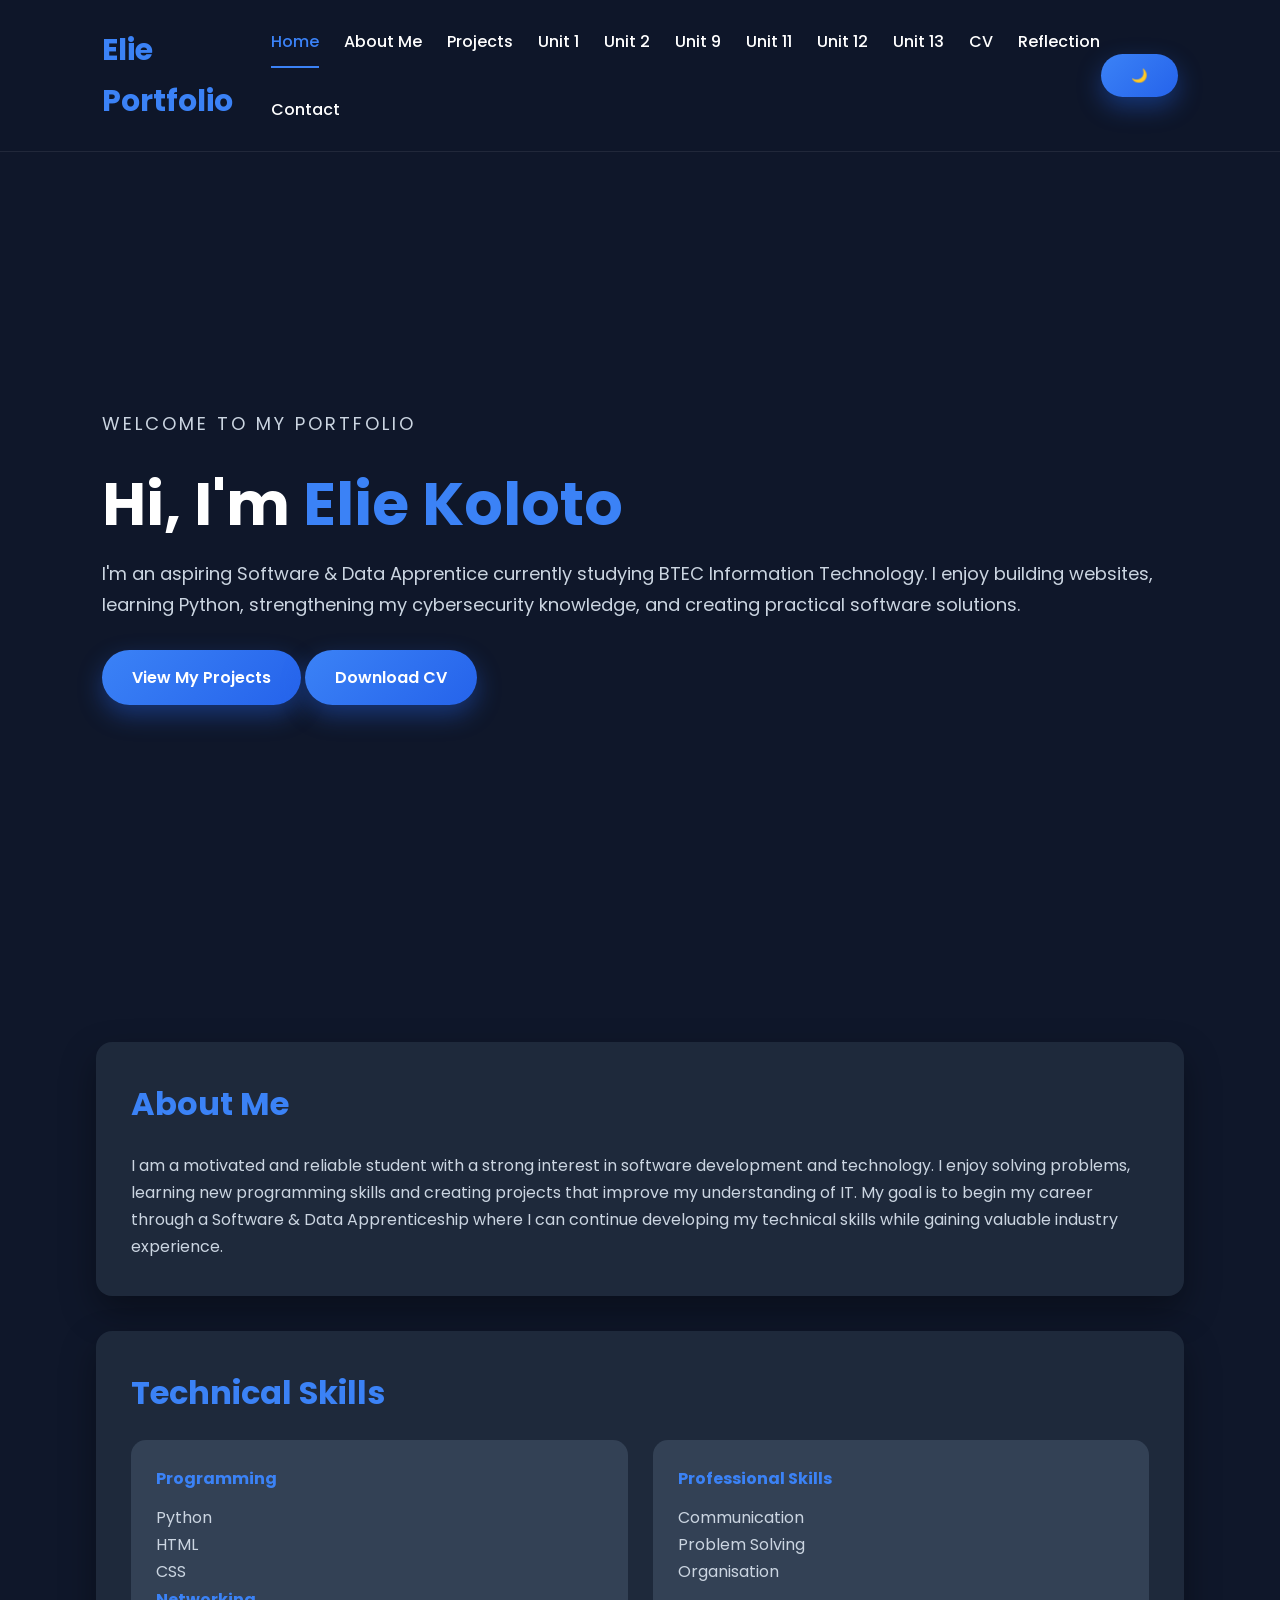
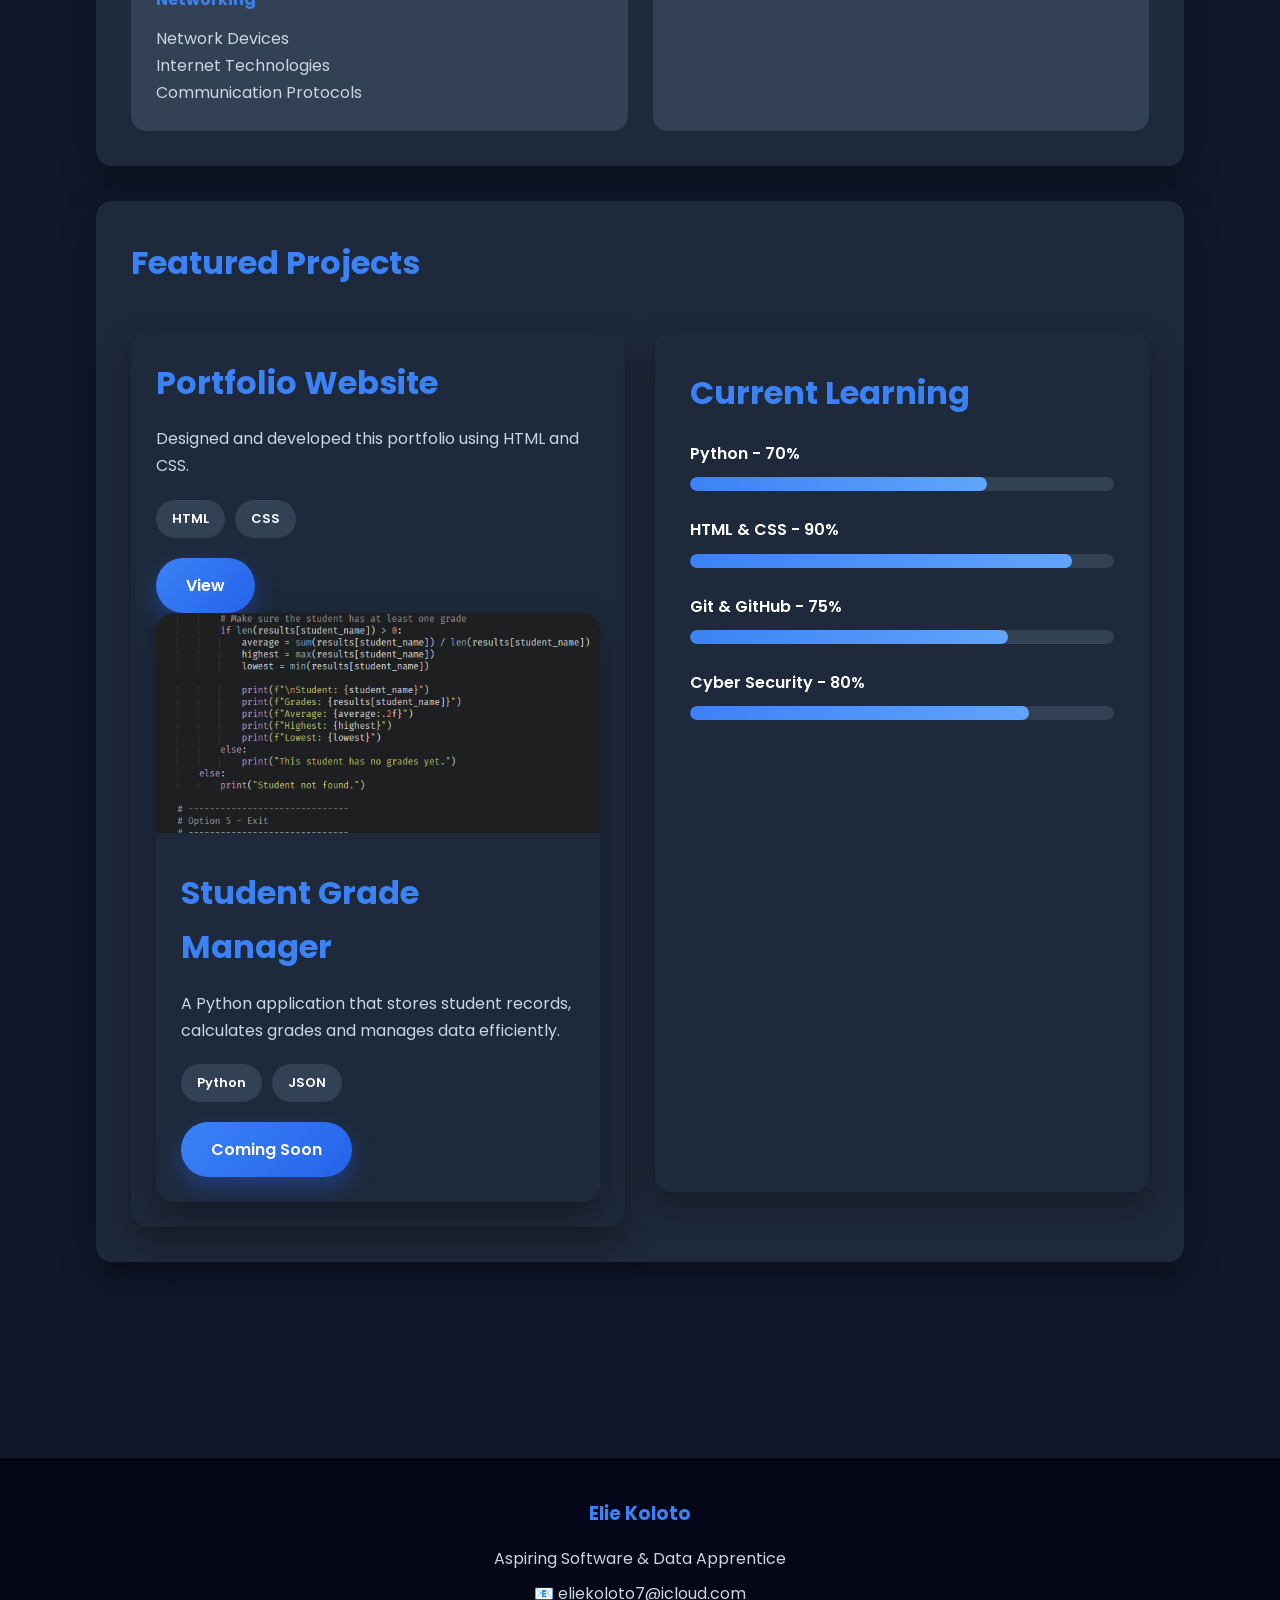
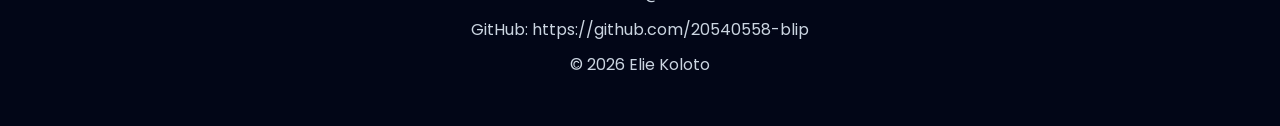
==== commit 8495785c: "Update index.html" ====
--- a/index.html
+++ b/index.html
@@ -88,11 +88,6 @@
 
 </div>
 
-<div class="hero-image">
-
-<img src="images/profile.png" alt="Portfolio Image">
-
-</div>
 
 </section>
 
@@ -145,50 +140,26 @@
 
 </p>
 
+<h4>Networking</h4>
+
+<p>
+
+Network Devices
+
+<br>
+
+Internet Technologies
+
+<br>
+
+Communication Protocols
+
+</p>
+
 </div>
 
 <div class="distinction-item">
 
-<h4>Cyber Security</h4>
-
-<p>
-
-Windows Defender
-
-<br>
-
-BitLocker
-
-<br>
-
-Firewall Configuration
-
-</p>
-
-</div>
-
-<div class="distinction-item">
-
-<h4>Networking</h4>
-
-<p>
-
-Network Devices
-
-<br>
-
-Internet Technologies
-
-<br>
-
-Communication Protocols
-
-</p>
-
-</div>
-
-<div class="distinction-item">
-
 <h4>Professional Skills</h4>
 
 <p>
@@ -221,8 +192,6 @@
 
 <div class="project-card">
 
-<img src="images/portfolio.png">
-
 <div class="project-content">
 
 <h3>Portfolio Website</h3>
@@ -247,46 +216,10 @@
 
 </a>
 
-</div>
-
-</div>
 
 <div class="project-card">
 
-<img src="images/security.png">
-
-<div class="project-content">
-
-<h3>Cyber Security Project</h3>
-
-<p>
-
-Implemented firewall rules, BitLocker encryption,
-multi-factor authentication and Windows security.
-
-</p>
-
-<div class="tags">
-
-<span class="tag">Security</span>
-
-<span class="tag">Windows</span>
-
-</div>
-
-<a href="unit12.html" class="btn">
-
-View
-
-</a>
-
-</div>
-
-</div>
-
-<div class="project-card">
-
-<img src="images/python.png">
+<img src="images/averages.png">
 
 <div class="project-content">
 
@@ -411,7 +344,7 @@
 
 <p>
 
-📧 Eliekoloto7@icloud.com
+📧 eliekoloto7@icloud.com
 
 </p>
 
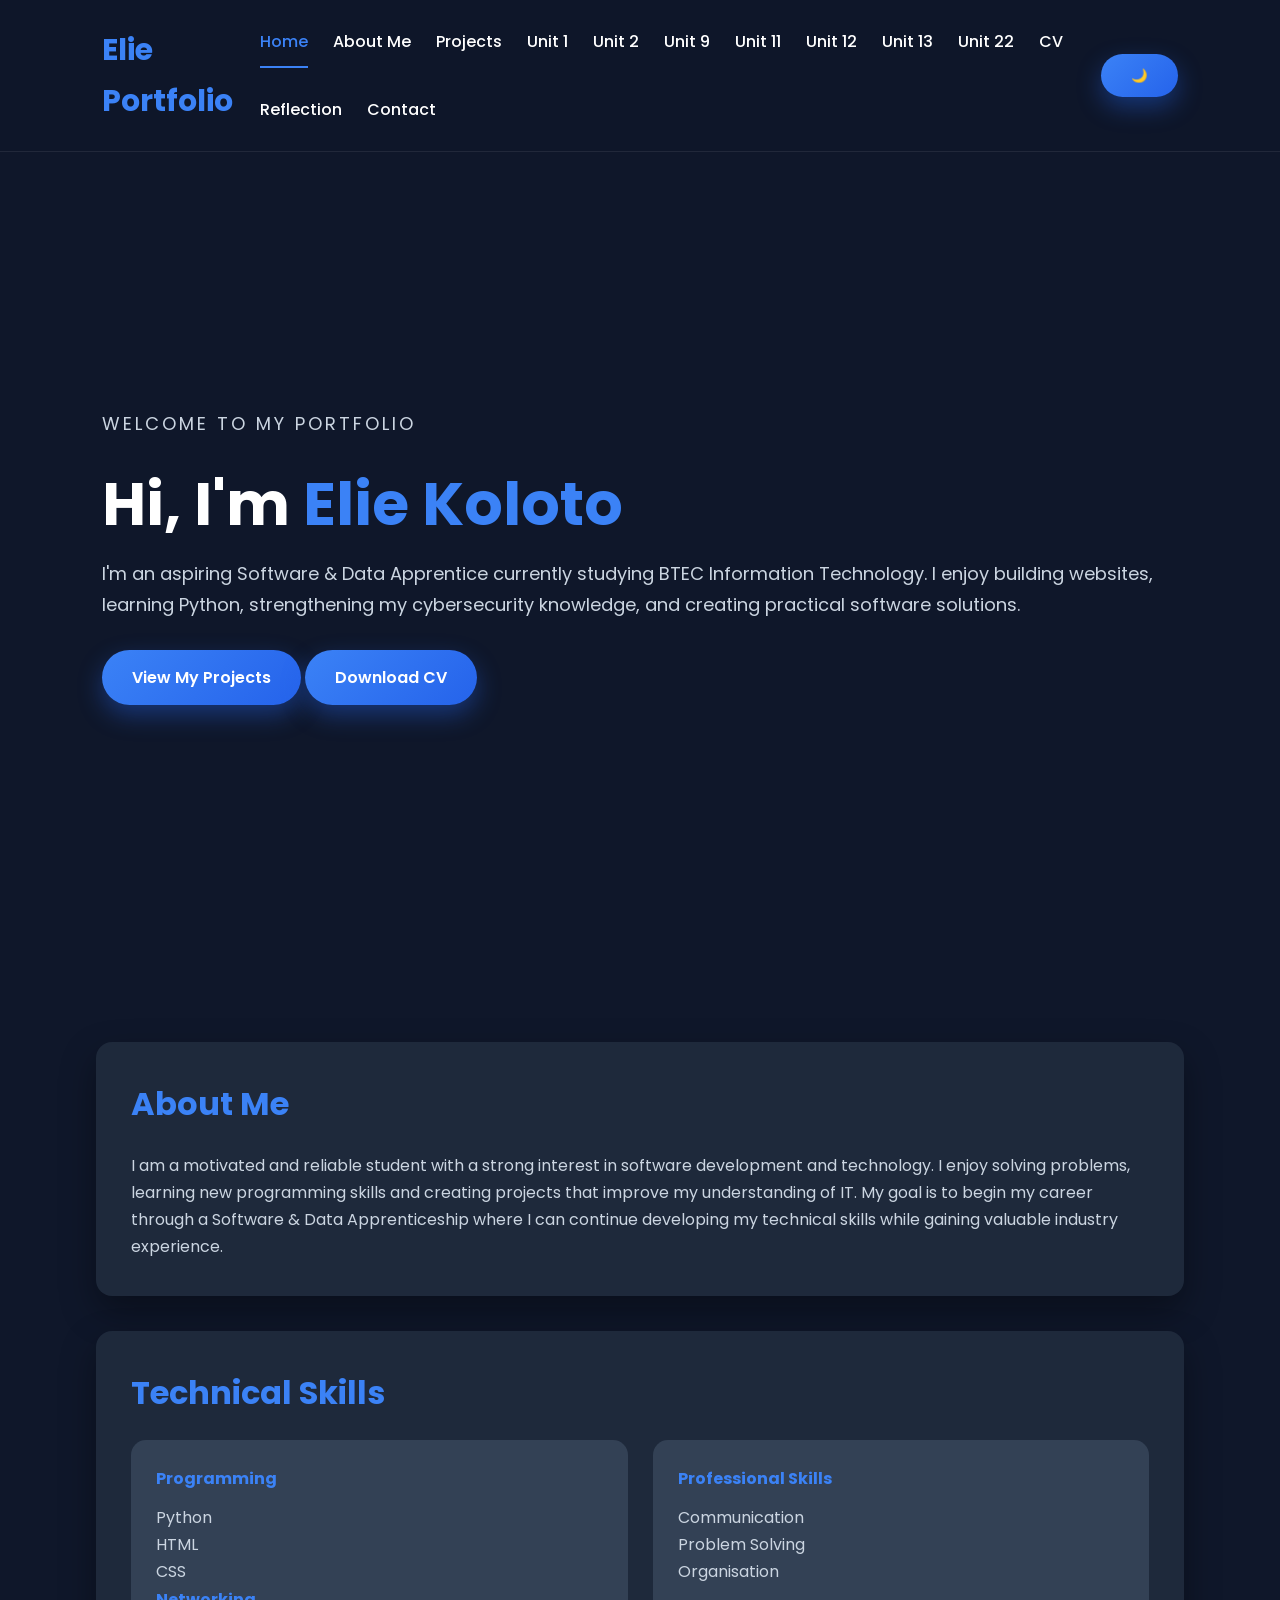
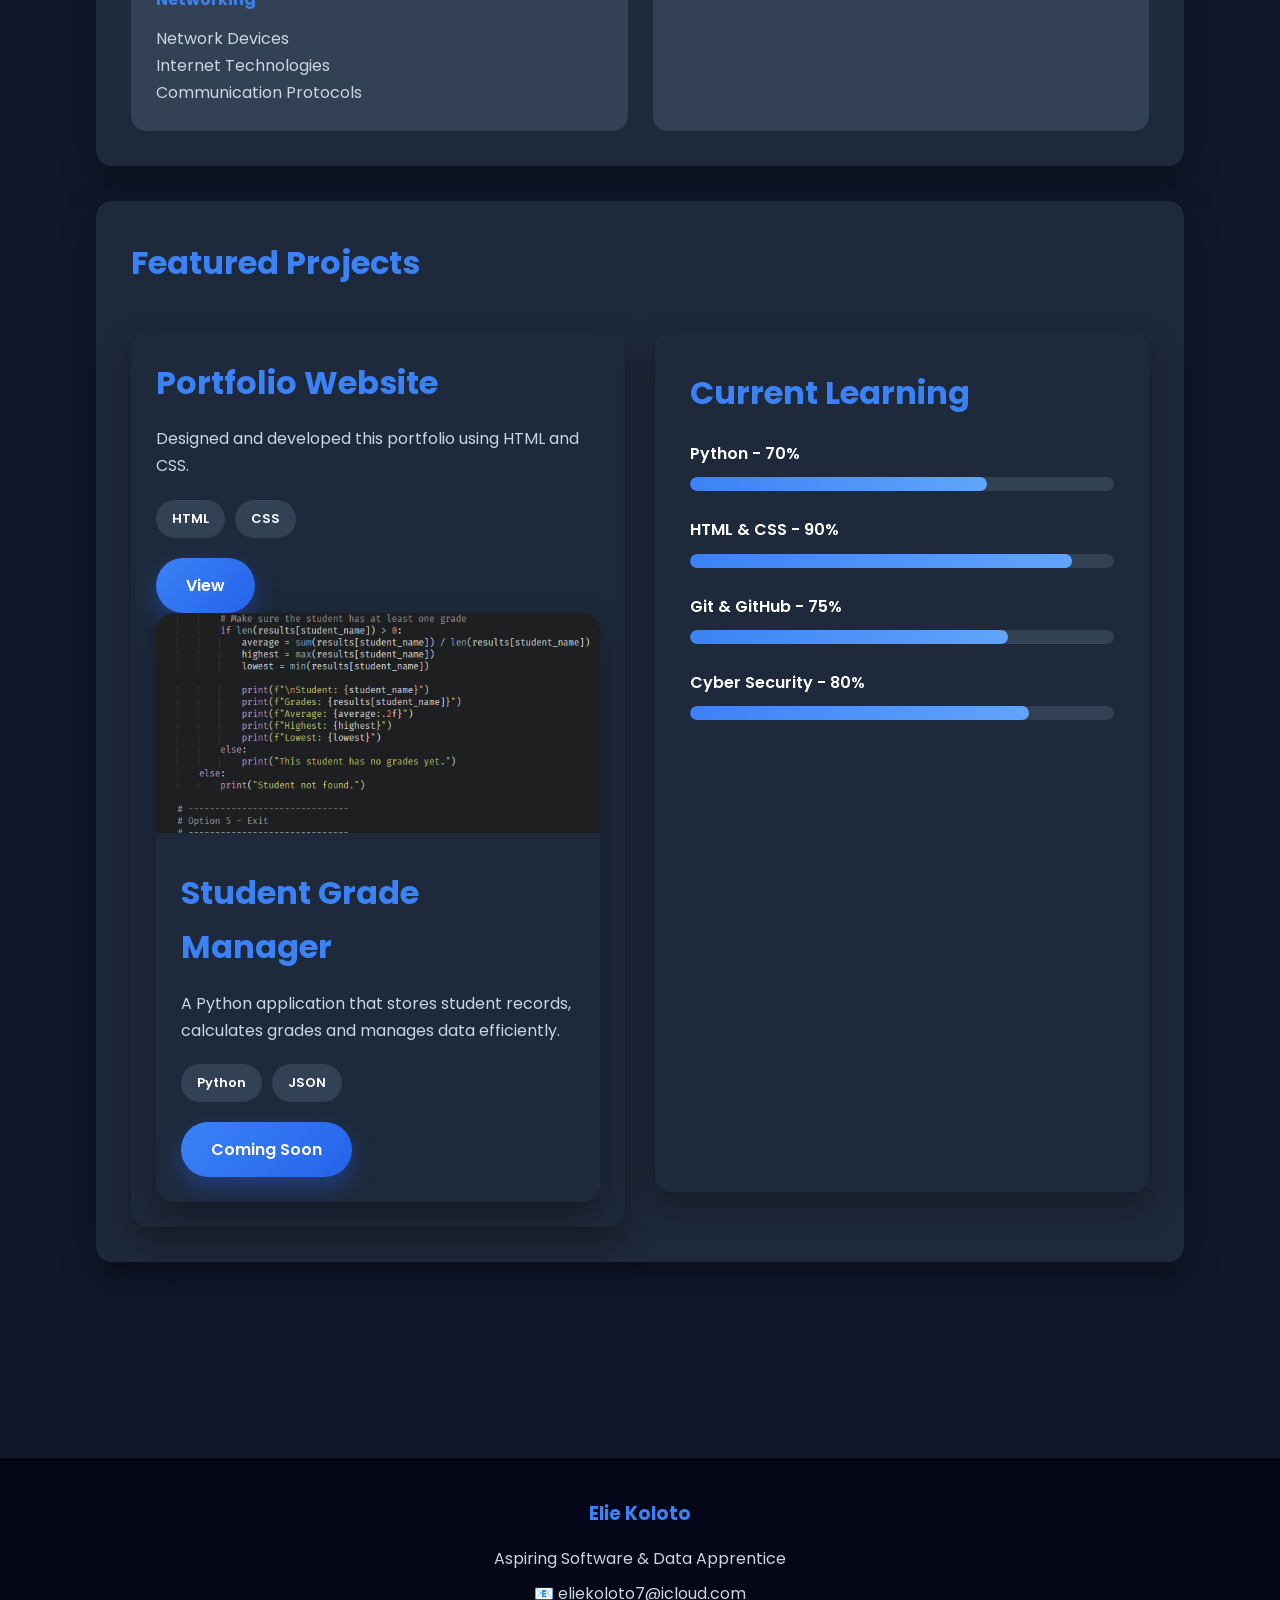
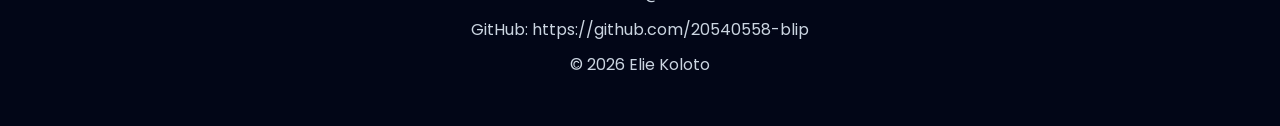
==== commit 4a4fc72c: "Update index.html" ====
--- a/index.html
+++ b/index.html
@@ -30,6 +30,7 @@
 <a href="unit11.html">Unit 11</a>
 <a href="unit12.html">Unit 12</a>
 <a href="unit13.html">Unit 13</a>
+<a href="unit22.html">Unit 22</a>
 
 <a href="cv.html">CV</a>
 
